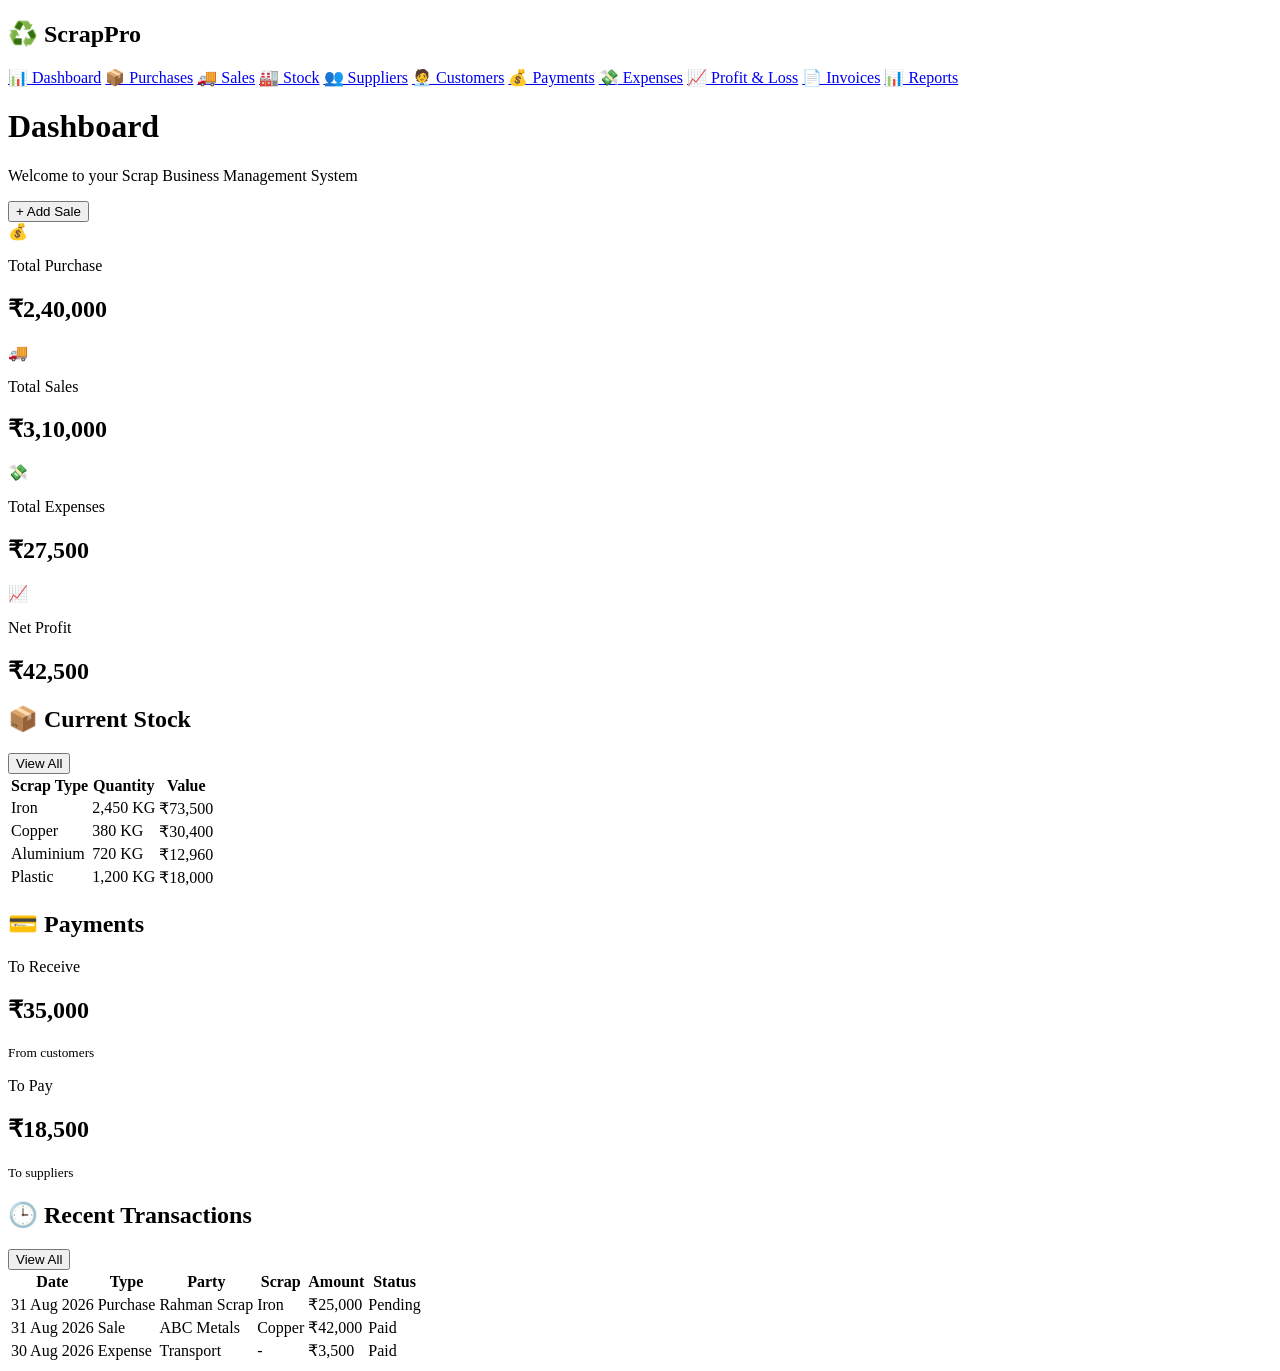
==== index.html @ 1e1c79fd "Create index.html" ====
<!DOCTYPE html>
<html lang="en">
<head>
  <meta charset="UTF-8">
  <meta name="viewport" content="width=device-width, initial-scale=1.0">
  <title>Scrap Business Management</title>

  <link rel="stylesheet" href="style.css">
</head>

<body>

  <aside class="sidebar">
    <h2>♻️ ScrapPro</h2>

    <nav>
      <a class="active" href="#">📊 Dashboard</a>
      <a href="#">📦 Purchases</a>
      <a href="#">🚚 Sales</a>
      <a href="#">🏭 Stock</a>
      <a href="#">👥 Suppliers</a>
      <a href="#">🧑‍💼 Customers</a>
      <a href="#">💰 Payments</a>
      <a href="#">💸 Expenses</a>
      <a href="#">📈 Profit & Loss</a>
      <a href="#">📄 Invoices</a>
      <a href="#">📊 Reports</a>
    </nav>
  </aside>


  <main class="main">

    <header>
      <div>
        <h1>Dashboard</h1>
        <p>Welcome to your Scrap Business Management System</p>
      </div>

      <button id="addSaleBtn">+ Add Sale</button>
    </header>


    <!-- SUMMARY CARDS -->

    <section class="cards">

      <div class="card">
        <span>💰</span>
        <div>
          <p>Total Purchase</p>
          <h2 id="purchase">₹2,40,000</h2>
        </div>
      </div>

      <div class="card">
        <span>🚚</span>
        <div>
          <p>Total Sales</p>
          <h2 id="sales">₹3,10,000</h2>
        </div>
      </div>

      <div class="card">
        <span>💸</span>
        <div>
          <p>Total Expenses</p>
          <h2 id="expenses">₹27,500</h2>
        </div>
      </div>

      <div class="card profit">
        <span>📈</span>
        <div>
          <p>Net Profit</p>
          <h2 id="profit">₹42,500</h2>
        </div>
      </div>

    </section>


    <!-- STOCK + PAYMENTS -->

    <section class="grid">

      <div class="panel">
        <div class="panel-header">
          <h2>📦 Current Stock</h2>
          <button>View All</button>
        </div>

        <table>
          <thead>
            <tr>
              <th>Scrap Type</th>
              <th>Quantity</th>
              <th>Value</th>
            </tr>
          </thead>

          <tbody>
            <tr>
              <td>Iron</td>
              <td>2,450 KG</td>
              <td>₹73,500</td>
            </tr>

            <tr>
              <td>Copper</td>
              <td>380 KG</td>
              <td>₹30,400</td>
            </tr>

            <tr>
              <td>Aluminium</td>
              <td>720 KG</td>
              <td>₹12,960</td>
            </tr>

            <tr>
              <td>Plastic</td>
              <td>1,200 KG</td>
              <td>₹18,000</td>
            </tr>
          </tbody>
        </table>
      </div>


      <div class="panel payments">

        <div class="panel-header">
          <h2>💳 Payments</h2>
        </div>

        <div class="payment-box receive">
          <p>To Receive</p>
          <h2>₹35,000</h2>
          <small>From customers</small>
        </div>

        <div class="payment-box pay">
          <p>To Pay</p>
          <h2>₹18,500</h2>
          <small>To suppliers</small>
        </div>

      </div>

    </section>


    <!-- RECENT TRANSACTIONS -->

    <section class="panel transactions">

      <div class="panel-header">
        <h2>🕒 Recent Transactions</h2>
        <button>View All</button>
      </div>

      <table>

        <thead>
          <tr>
            <th>Date</th>
            <th>Type</th>
            <th>Party</th>
            <th>Scrap</th>
            <th>Amount</th>
            <th>Status</th>
          </tr>
        </thead>

        <tbody>

          <tr>
            <td>31 Aug 2026</td>
            <td>Purchase</td>
            <td>Rahman Scrap</td>
            <td>Iron</td>
            <td>₹25,000</td>
            <td><span class="badge pending">Pending</span></td>
          </tr>

          <tr>
            <td>31 Aug 2026</td>
            <td>Sale</td>
            <td>ABC Metals</td>
            <td>Copper</td>
            <td>₹42,000</td>
            <td><span class="badge paid">Paid</span></td>
          </tr>

          <tr>
            <td>30 Aug 2026</td>
            <td>Expense</td>
            <td>Transport</td>
            <td>-</td>
            <td>₹3,500</td>
            <td><span class="badge paid">Paid</span></td>
          </tr>

        </tbody>

      </table>

    </section>

  </main>

  <script src="script.js"></script>

</body>
</html>
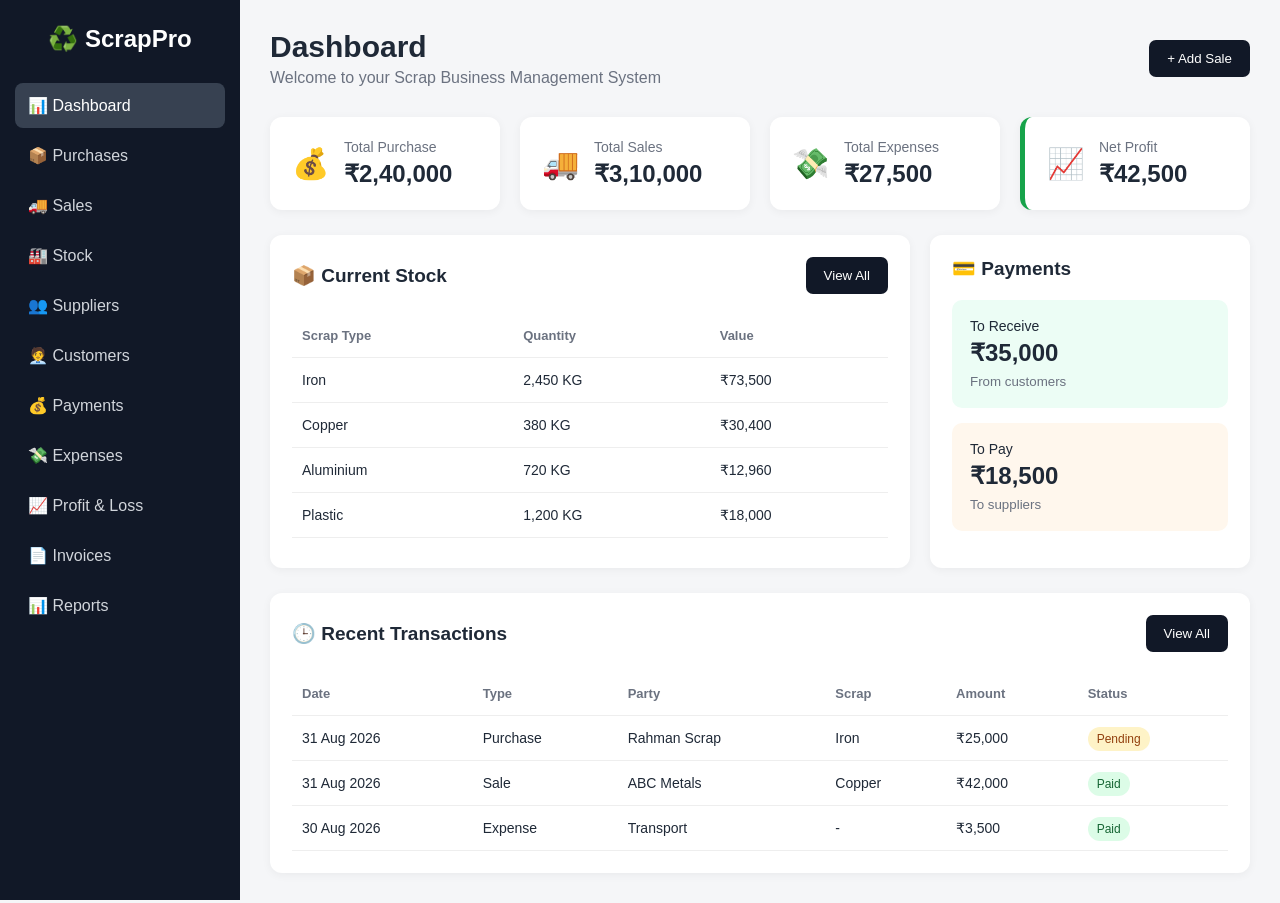
==== commit c0b438ef: "Update index.html" ====
--- a/index.html
+++ b/index.html
@@ -16,7 +16,7 @@
     <nav>
       <a class="active" href="#">📊 Dashboard</a>
       <a href="#">📦 Purchases</a>
-      <a href="#">🚚 Sales</a>
+      <a href="sales.html">🚚 Sales</a>
       <a href="#">🏭 Stock</a>
       <a href="#">👥 Suppliers</a>
       <a href="#">🧑‍💼 Customers</a>
--- a/style.css
+++ b/style.css
@@ -0,0 +1,283 @@
+* {
+  margin: 0;
+  padding: 0;
+  box-sizing: border-box;
+  font-family: Arial, sans-serif;
+}
+
+body {
+  background: #f5f6f8;
+  display: flex;
+  color: #1f2937;
+}
+
+/* SIDEBAR */
+
+.sidebar {
+  width: 240px;
+  min-height: 100vh;
+  background: #111827;
+  color: white;
+  padding: 25px 15px;
+  position: fixed;
+}
+
+.sidebar h2 {
+  text-align: center;
+  margin-bottom: 30px;
+}
+
+.sidebar nav a {
+  display: block;
+  padding: 13px;
+  margin: 5px 0;
+  color: #d1d5db;
+  text-decoration: none;
+  border-radius: 8px;
+}
+
+.sidebar nav a:hover,
+.sidebar nav a.active {
+  background: #374151;
+  color: white;
+}
+
+
+/* MAIN */
+
+.main {
+  margin-left: 240px;
+  padding: 30px;
+  width: calc(100% - 240px);
+}
+
+header {
+  display: flex;
+  justify-content: space-between;
+  align-items: center;
+  margin-bottom: 30px;
+}
+
+header h1 {
+  font-size: 30px;
+}
+
+header p {
+  color: #6b7280;
+  margin-top: 5px;
+}
+
+header button,
+.panel-header button {
+  border: none;
+  background: #111827;
+  color: white;
+  padding: 11px 18px;
+  border-radius: 7px;
+  cursor: pointer;
+}
+
+
+/* CARDS */
+
+.cards {
+  display: grid;
+  grid-template-columns: repeat(4, 1fr);
+  gap: 20px;
+  margin-bottom: 25px;
+}
+
+.card {
+  background: white;
+  padding: 22px;
+  border-radius: 12px;
+  display: flex;
+  gap: 15px;
+  align-items: center;
+  box-shadow: 0 2px 10px rgba(0,0,0,0.05);
+}
+
+.card > span {
+  font-size: 30px;
+}
+
+.card p {
+  color: #6b7280;
+  font-size: 14px;
+}
+
+.card h2 {
+  margin-top: 5px;
+}
+
+.card.profit {
+  border-left: 5px solid #16a34a;
+}
+
+
+/* GRID */
+
+.grid {
+  display: grid;
+  grid-template-columns: 2fr 1fr;
+  gap: 20px;
+  margin-bottom: 25px;
+}
+
+.panel {
+  background: white;
+  padding: 22px;
+  border-radius: 12px;
+  box-shadow: 0 2px 10px rgba(0,0,0,0.05);
+}
+
+.panel-header {
+  display: flex;
+  justify-content: space-between;
+  align-items: center;
+  margin-bottom: 20px;
+}
+
+.panel-header h2 {
+  font-size: 19px;
+}
+
+
+/* TABLE */
+
+table {
+  width: 100%;
+  border-collapse: collapse;
+}
+
+th,
+td {
+  padding: 14px 10px;
+  text-align: left;
+  border-bottom: 1px solid #eee;
+}
+
+th {
+  font-size: 13px;
+  color: #6b7280;
+}
+
+td {
+  font-size: 14px;
+}
+
+
+/* PAYMENTS */
+
+.payment-box {
+  padding: 18px;
+  border-radius: 10px;
+  margin-bottom: 15px;
+}
+
+.payment-box p {
+  font-size: 14px;
+}
+
+.payment-box h2 {
+  margin: 5px 0;
+}
+
+.payment-box small {
+  color: #6b7280;
+}
+
+.receive {
+  background: #ecfdf5;
+}
+
+.pay {
+  background: #fff7ed;
+}
+
+
+/* BADGES */
+
+.badge {
+  padding: 5px 9px;
+  border-radius: 20px;
+  font-size: 12px;
+}
+
+.paid {
+  background: #dcfce7;
+  color: #166534;
+}
+
+.pending {
+  background: #fef3c7;
+  color: #92400e;
+}
+
+
+/* MOBILE */
+
+@media (max-width: 900px) {
+
+  .sidebar {
+    width: 70px;
+  }
+
+  .sidebar h2 {
+    font-size: 0;
+  }
+
+  .sidebar h2:first-letter {
+    font-size: 25px;
+  }
+
+  .sidebar nav a {
+    font-size: 0;
+    text-align: center;
+  }
+
+  .sidebar nav a:first-letter {
+    font-size: 20px;
+  }
+
+  .main {
+    margin-left: 70px;
+    width: calc(100% - 70px);
+  }
+
+  .cards {
+    grid-template-columns: repeat(2, 1fr);
+  }
+
+  .grid {
+    grid-template-columns: 1fr;
+  }
+}
+
+@media (max-width: 600px) {
+
+  .main {
+    padding: 15px;
+  }
+
+  header {
+    align-items: flex-start;
+    gap: 15px;
+  }
+
+  header h1 {
+    font-size: 24px;
+  }
+
+  .cards {
+    grid-template-columns: 1fr;
+  }
+
+  table {
+    min-width: 600px;
+  }
+
+  .panel {
+    overflow-x: auto;
+  }
+}
